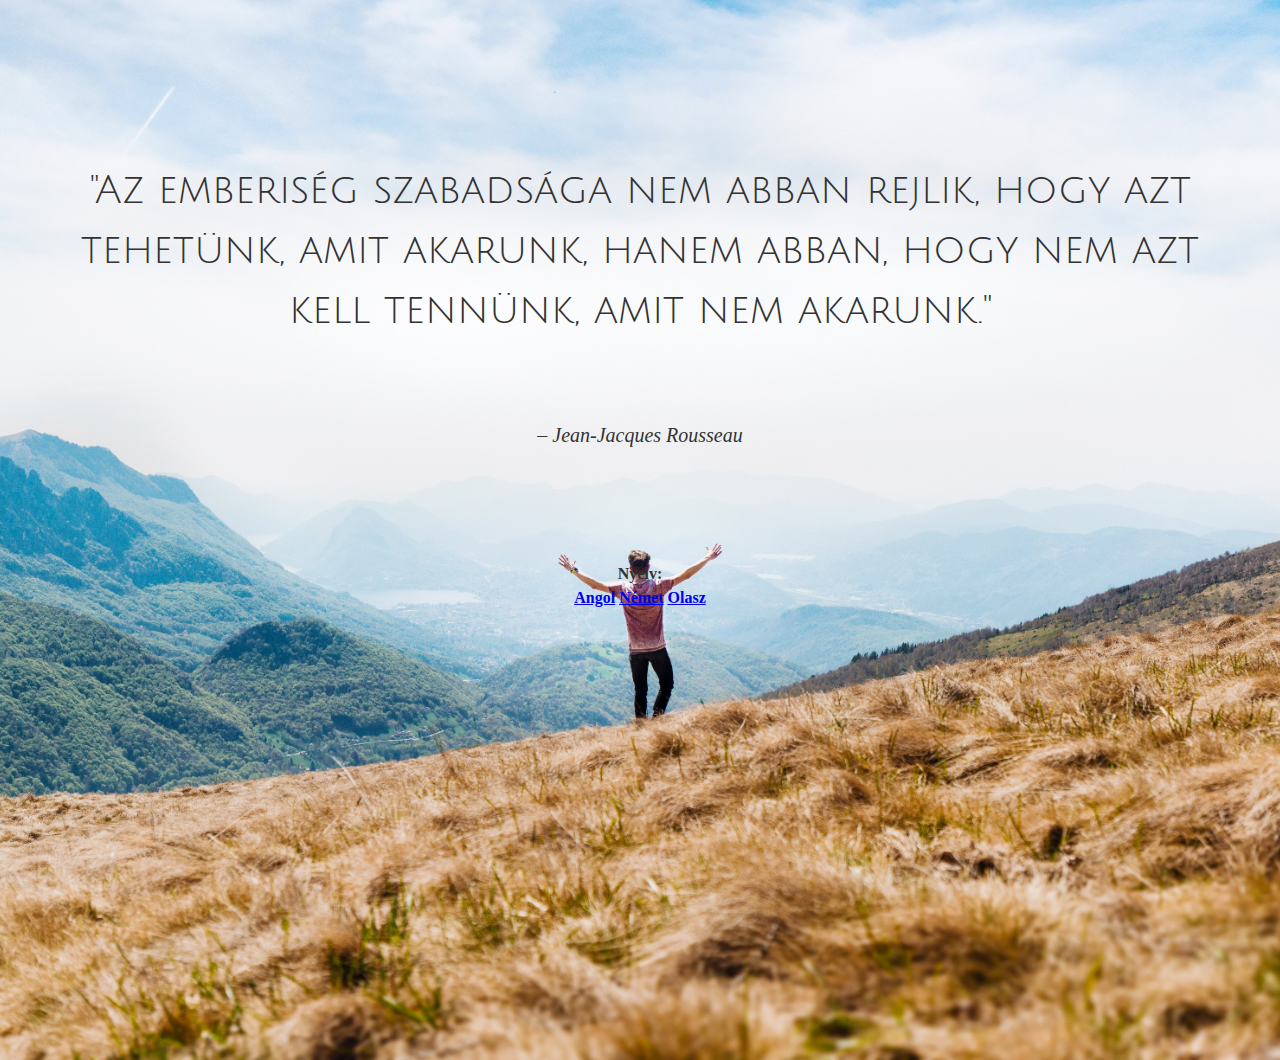
==== magyar.html @ f3edc1cd "other languages are available" ====
<!DOCTYPE html>
<html>
<head>
  <meta charset="utf-8">
  <title>freedom</title>
  <meta name="viewport" content="width=device-width, initial-scale=1">
  <link rel="stylesheet" href="main.css">
  <link rel="preconnect" href="https://fonts.gstatic.com">
<link href="https://fonts.googleapis.com/css2?family=Julius+Sans+One&display=swap" rel="stylesheet">
</head>
<body>
  <div class="container">
    <p class="quote">"Az emberiség szabadsága nem abban rejlik, hogy azt tehetünk, amit akarunk, hanem abban, hogy nem azt kell tennünk, amit nem akarunk." 
    <p class="author">
      <small>– Jean-Jacques Rousseau</small>
    </p>
     <footer>Nyelv:
       <nav>
        <a class="languages" href="index.html">Angol</a>
        <a class="languages" href="nemet.html">Német</a>
        <a class="languages" href="olasz.html">Olasz</a>
      </nav>
    </footer>
  </div>
</body>
</html>
---- main.css ----
/* http://meyerweb.com/eric/tools/css/reset/ 
   v2.0 | 20110126
   License: none (public domain)
*/

html, body, div, span, applet, object, iframe,
h1, h2, h3, h4, h5, h6, p, blockquote, pre,
a, abbr, acronym, address, big, cite, code,
del, dfn, em, img, ins, kbd, q, s, samp,
small, strike, strong, sub, sup, tt, var,
b, u, i, center,
dl, dt, dd, ol, ul, li,
fieldset, form, label, legend,
table, caption, tbody, tfoot, thead, tr, th, td,
article, aside, canvas, details, embed, 
figure, figcaption, footer, header, hgroup, 
menu, nav, output, ruby, section, summary,
time, mark, audio, video {
	margin: 0;
	padding: 0;
	border: 0;
	font-size: 100%;
	font: inherit;
	vertical-align: baseline;
}
/* HTML5 display-role reset for older browsers */
article, aside, details, figcaption, figure, 
footer, header, hgroup, menu, nav, section {
	display: block;
}
body {
	line-height: 1;
}
ol, ul {
	list-style: none;
}
blockquote, q {
	quotes: none;
}
blockquote:before, blockquote:after,
q:before, q:after {
	content: '';
	content: none;
}
table {
	border-collapse: collapse;
	border-spacing: 0;
}




body {
  background: url('assets/freedom.jpg') no-repeat center;
  width: 100%;
  height: 100vh;
  background-size: cover;
  color: #333;
  line-height: 1.5;
  font-size: 3rem;
}

.quote {
  font-family: 'Julius Sans One', sans-serif;
  font-size: 2.5rem;
}

.author {
    font-family: 'Crimson Text', serif;
    font-size: 1.25rem;
    font-style: italic;
    margin-top: 5rem;
    
}

}
small {
  font-size: smaller;
}

.container {
  text-align: center;
  width: 90%;
  margin: auto;
  margin-top: 10rem;
  
}

@media (max-width: 420px) {
  body {
    line-height: 1.2;
  }
  .quote {
    font-size: 2rem;
  }
}

@media (min-width: 1920px) {
  body {
    line-height: 1.5;
  }
  .quote {
    font-size: 4rem;
  }
}

footer {
  font-size: 1rem;
  margin-top: 5rem;
  margin: 7rem auto;
  font-weight: bold;
  display: block;
}
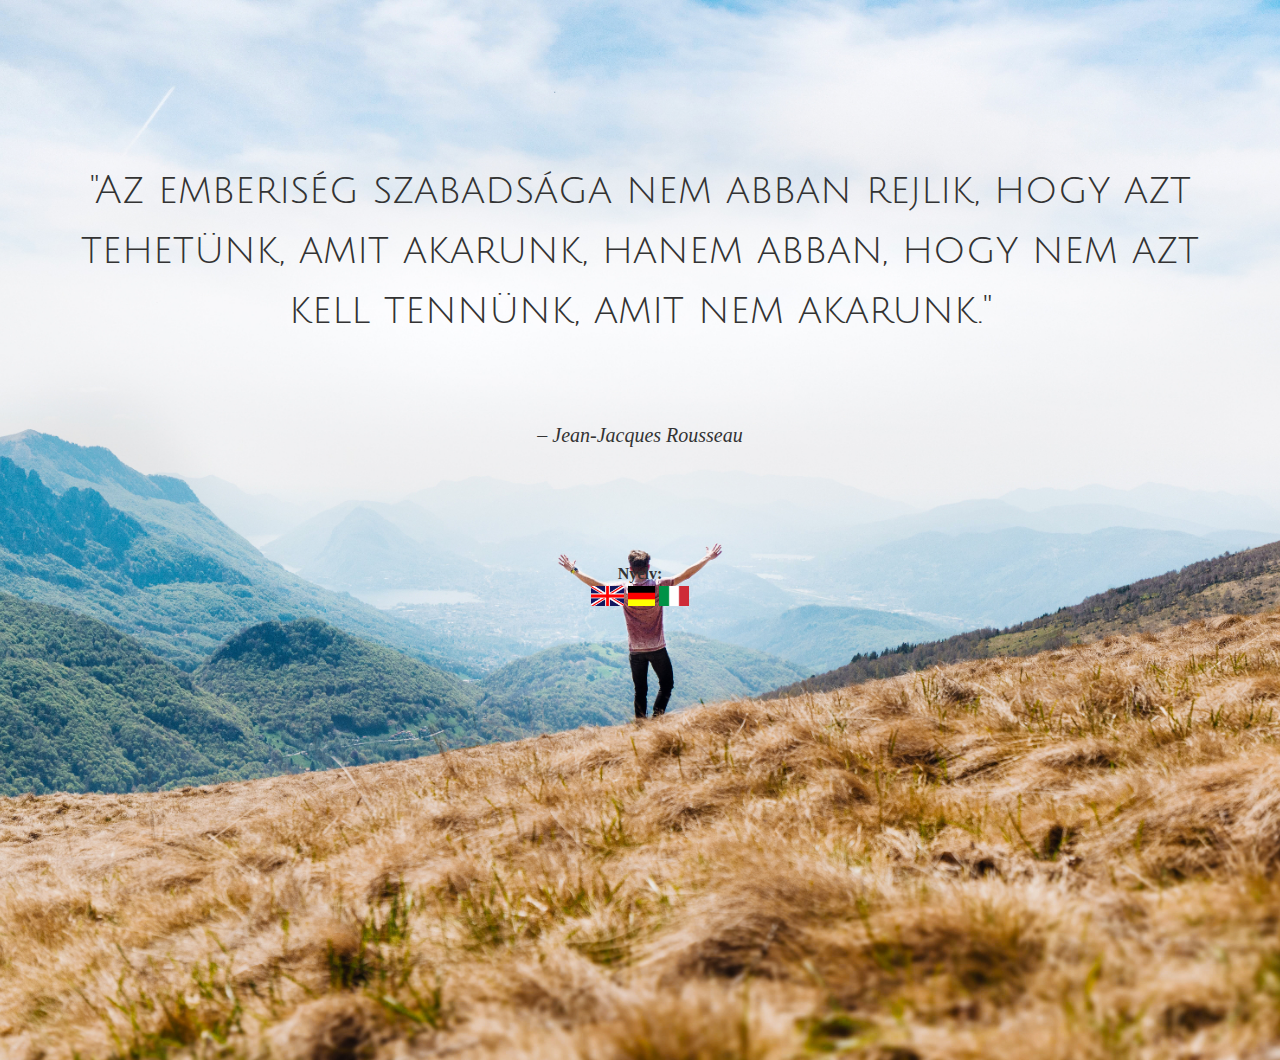
==== commit 2616a5d6: "with flags the last version" ====
--- a/magyar.html
+++ b/magyar.html
@@ -14,11 +14,11 @@
     <p class="author">
       <small>– Jean-Jacques Rousseau</small>
     </p>
-     <footer>Nyelv:
-       <nav>
-        <a class="languages" href="index.html">Angol</a>
-        <a class="languages" href="nemet.html">Német</a>
-        <a class="languages" href="olasz.html">Olasz</a>
+    <footer>Nyelv:
+      <nav>
+        <a class="languages" href="index.html"><img src="assets/greatbritain.png" alt="english"></a>
+        <a class="languages" href="nemet.html"><img src="assets/german.jpg" alt="german"></a>
+        <a class="languages" href="olasz.html"><img src="assets/italy.png" alt="italy"></a>
       </nav>
     </footer>
   </div>
--- a/main.css
+++ b/main.css
@@ -112,3 +112,12 @@
   display: block;
 }
 
+img {
+  height: 20px;
+  width: auto;
+}
+
+img:hover {
+  transform: scale(0.9);
+  transition: ease in out .8s;
+}